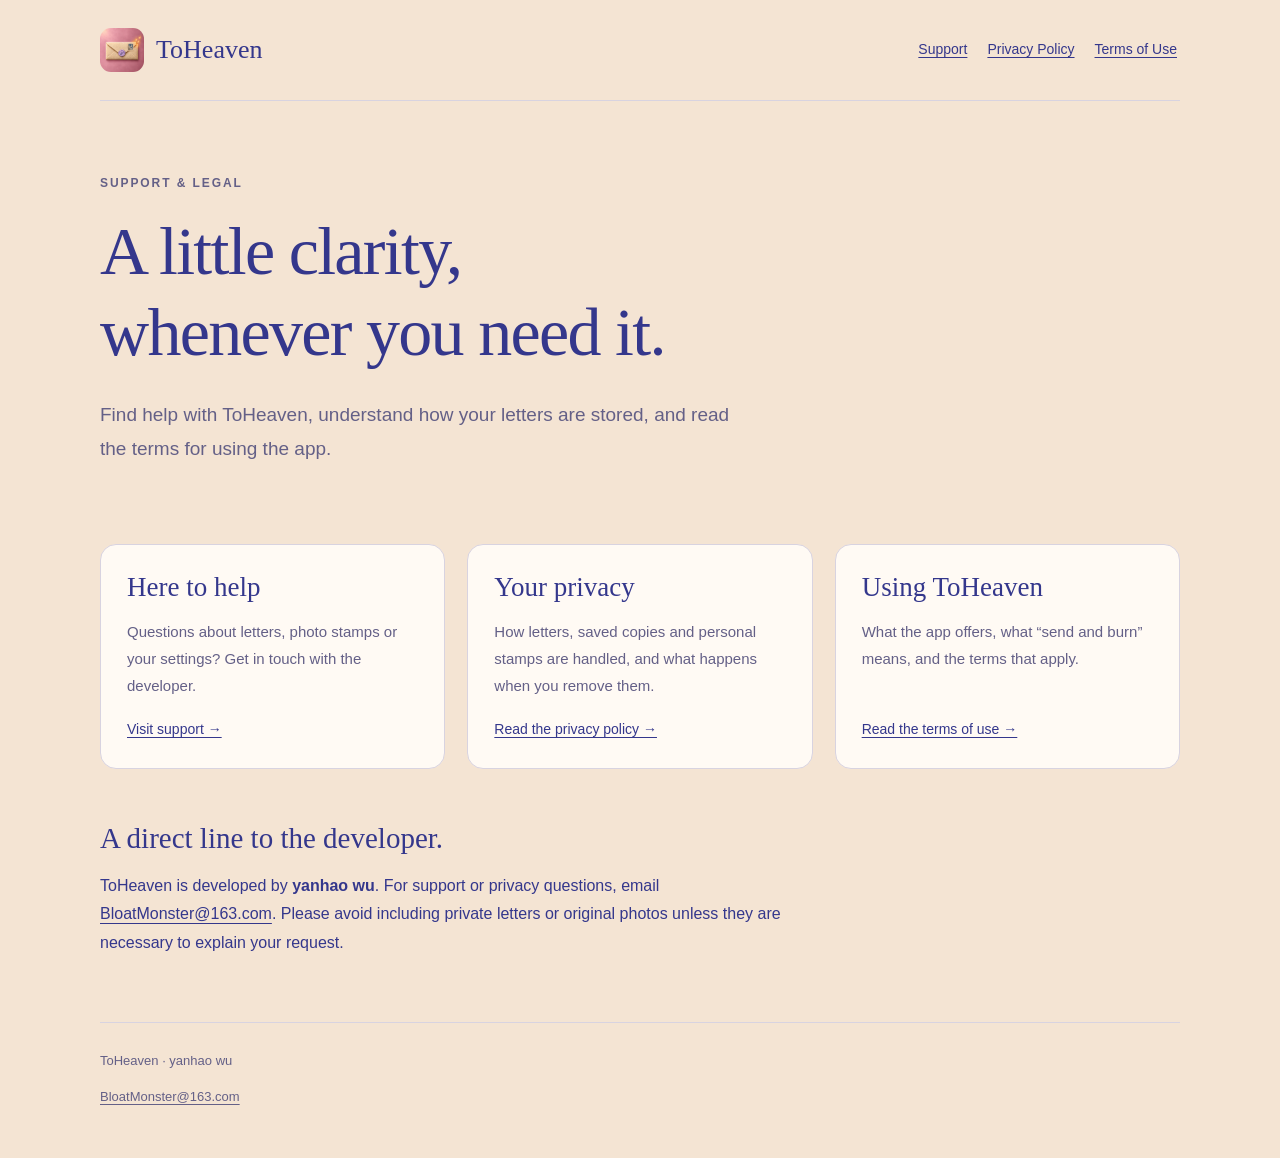
==== index.html @ dcaeafa9 "Initial ToHeaven support website" ====
<!doctype html>
<html lang="en">
<head>
  <meta charset="utf-8">
  <meta name="viewport" content="width=device-width, initial-scale=1">
  <meta name="description" content="Official support, privacy policy and terms of use for ToHeaven, by yanhao wu.">
  <title>ToHeaven — Support &amp; Legal</title>
  <link rel="icon" href="assets/app-icon.png">
  <link rel="stylesheet" href="assets/style.css">
</head>
<body>
  <a class="skip-link" href="#main">Skip to content</a>
  <header class="site-header">
    <a class="brand" href="index.html"><img src="assets/app-icon.png" alt="" width="44" height="44">ToHeaven</a>
    <nav class="site-nav" aria-label="Main navigation">
      <a href="support.html">Support</a><a href="privacy.html">Privacy Policy</a><a href="terms.html">Terms of Use</a>
    </nav>
  </header>
  <main id="main">
    <section class="hero" aria-labelledby="welcome">
      <p class="eyebrow">Support &amp; Legal</p>
      <h1 id="welcome">A little clarity,<br>whenever you need it.</h1>
      <p class="lead">Find help with ToHeaven, understand how your letters are stored, and read the terms for using the app.</p>
    </section>
    <div class="link-grid">
      <a class="link-card" href="support.html"><h2>Here to help</h2><p>Questions about letters, photo stamps or your settings? Get in touch with the developer.</p><span>Visit support →</span></a>
      <a class="link-card" href="privacy.html"><h2>Your privacy</h2><p>How letters, saved copies and personal stamps are handled, and what happens when you remove them.</p><span>Read the privacy policy →</span></a>
      <a class="link-card" href="terms.html"><h2>Using ToHeaven</h2><p>What the app offers, what “send and burn” means, and the terms that apply.</p><span>Read the terms of use →</span></a>
    </div>
    <section class="home-note" aria-labelledby="contact">
      <h2 id="contact">A direct line to the developer.</h2>
      <p>ToHeaven is developed by <strong>yanhao wu</strong>. For support or privacy questions, email <a href="mailto:BloatMonster@163.com">BloatMonster@163.com</a>. Please avoid including private letters or original photos unless they are necessary to explain your request.</p>
    </section>
  </main>
  <footer class="site-footer"><p>ToHeaven · yanhao wu</p><p><a href="mailto:BloatMonster@163.com">BloatMonster@163.com</a></p></footer>
</body>
</html>
---- assets/style.css ----
:root {
  color-scheme: light;
  --background: #f4e4d3;
  --paper: #fffaf4;
  --ink: #34378c;
  --muted: #646087;
  --rule: #d8d3e0;
  --accent: #8d88c4;
  --focus: #34378c;
  font-family: -apple-system, BlinkMacSystemFont, "Segoe UI", sans-serif;
  color: var(--ink);
  background: var(--background);
}

* { box-sizing: border-box; }
body { margin: 0; font-size: 16px; line-height: 1.8; }
a { color: inherit; text-underline-offset: .22em; }
a:hover { text-decoration-thickness: 2px; }
a:focus-visible, summary:focus-visible {
  outline: 2px solid var(--focus);
  outline-offset: 5px;
  border-radius: 3px;
}
.skip-link {
  position: absolute;
  left: 16px;
  top: -100px;
  padding: 10px 16px;
  background: var(--paper);
  z-index: 1;
}
.skip-link:focus { top: 12px; }
.site-header, main, .site-footer {
  width: min(1080px, calc(100% - 64px));
  margin-inline: auto;
}
.site-header {
  display: flex;
  align-items: center;
  justify-content: space-between;
  gap: 20px;
  padding-block: 28px;
  border-bottom: 1px solid var(--rule);
}
.brand {
  display: inline-flex;
  align-items: center;
  gap: 12px;
  text-decoration: none;
  font: 26px "Baskerville", "Palatino Linotype", Georgia, serif;
}
.brand img { width: 44px; height: 44px; border-radius: 11px; }
.site-nav { display: flex; flex-wrap: wrap; gap: 4px 14px; }
.site-nav a {
  display: inline-flex;
  align-items: center;
  min-height: 44px;
  padding: 6px 3px;
  font-size: 14px;
}
.site-nav a[aria-current="page"] { text-decoration-thickness: 2px; }
.eyebrow {
  margin: 0 0 16px;
  font-size: 12px;
  font-weight: 600;
  letter-spacing: .16em;
  text-transform: uppercase;
  color: var(--muted);
}
h1, h2, h3 { font-family: "Baskerville", "Palatino Linotype", Georgia, serif; font-weight: 400; line-height: 1.2; }
h1 { font-size: clamp(40px, 6vw, 68px); letter-spacing: -.025em; margin: 0 0 24px; }
h2 { font-size: 29px; margin: 38px 0 16px; }
h3 { font-size: 23px; margin: 26px 0 12px; }
p { margin: 0 0 18px; }
li + li { margin-top: 8px; }
strong { font-weight: 600; }
.hero { max-width: 800px; padding-block: 72px 48px; }
.lead { max-width: 650px; font-size: 19px; color: var(--muted); }
.link-grid { display: grid; grid-template-columns: repeat(3, 1fr); gap: 22px; margin-block: 12px 52px; }
.link-card {
  display: flex;
  flex-direction: column;
  min-width: 0;
  padding: 26px;
  border: 1px solid var(--rule);
  border-radius: 16px;
  background: var(--paper);
  text-decoration: none;
}
.link-card h2 { margin: 0 0 14px; font-size: 27px; }
.link-card p { color: var(--muted); font-size: 15px; }
.link-card span { margin-top: auto; text-decoration: underline; text-underline-offset: .22em; font-size: 14px; }
.home-note { max-width: 720px; margin-bottom: 64px; }
.home-note h2 { margin-top: 0; }
.page-heading { padding-block: 54px 30px; max-width: 800px; }
.page-heading h1 { font-size: clamp(38px, 5vw, 56px); margin-bottom: 16px; }
.updated { font-size: 14px; color: var(--muted); }
.document-layout { display: grid; grid-template-columns: 210px minmax(0, 1fr); gap: 48px; align-items: start; margin-bottom: 64px; }
.contents { position: sticky; top: 24px; font-size: 14px; }
.contents p { margin-bottom: 8px; font-weight: 600; }
.contents ul { list-style: none; padding: 0; margin: 0; }
.contents li + li { margin-top: 2px; }
.contents a { display: block; padding-block: 9px; }
.document { min-width: 0; padding: 12px 36px 24px; background: var(--paper); border: 1px solid var(--rule); border-radius: 16px; }
.document > section { scroll-margin-top: 24px; }
.document a, .home-note a, .contact-address { overflow-wrap: anywhere; }
.callout { padding: 20px 22px; margin-block: 24px; border-left: 3px solid var(--accent); background: var(--paper); }
.contact-button {
  display: inline-block;
  min-height: 48px;
  margin-bottom: 18px;
  padding: 10px 20px;
  border: 1px solid var(--ink);
  border-radius: 28px;
  text-align: center;
  text-decoration: none;
  overflow-wrap: anywhere;
}
details { border-bottom: 1px solid var(--rule); padding-block: 8px; }
summary { cursor: pointer; padding-block: 12px; font-weight: 600; }
details p { padding: 4px 0 12px; }
.site-footer { padding-block: 26px 36px; border-top: 1px solid var(--rule); font-size: 13px; color: var(--muted); }
.site-footer p { margin-bottom: 5px; }
.site-footer a { display: inline-block; padding-block: 8px; }

@media (max-width: 760px) {
  .site-header, main, .site-footer { width: calc(100% - 36px); }
  .site-header { align-items: flex-start; flex-direction: column; gap: 12px; padding-block: 20px 14px; }
  .site-nav { gap: 2px 20px; }
  .hero { padding-block: 44px 26px; }
  .link-grid { grid-template-columns: 1fr; gap: 14px; }
  .link-card { padding: 22px; }
  .document-layout { grid-template-columns: 1fr; gap: 24px; }
  .contents { position: static; }
  .contents ul { display: flex; flex-wrap: wrap; gap: 0 20px; }
  .document { padding: 6px 22px 22px; }
  .page-heading { padding-top: 36px; }
}

@media print {
  :root { background: white; color: #222; }
  .site-nav, .contents, .skip-link { display: none; }
  .document-layout { display: block; }
  .document { border: 0; padding: 0; }
  .site-header, main, .site-footer { width: 100%; }
  .page-heading { padding-block: 24px; }
  h2 { break-after: avoid; }
}
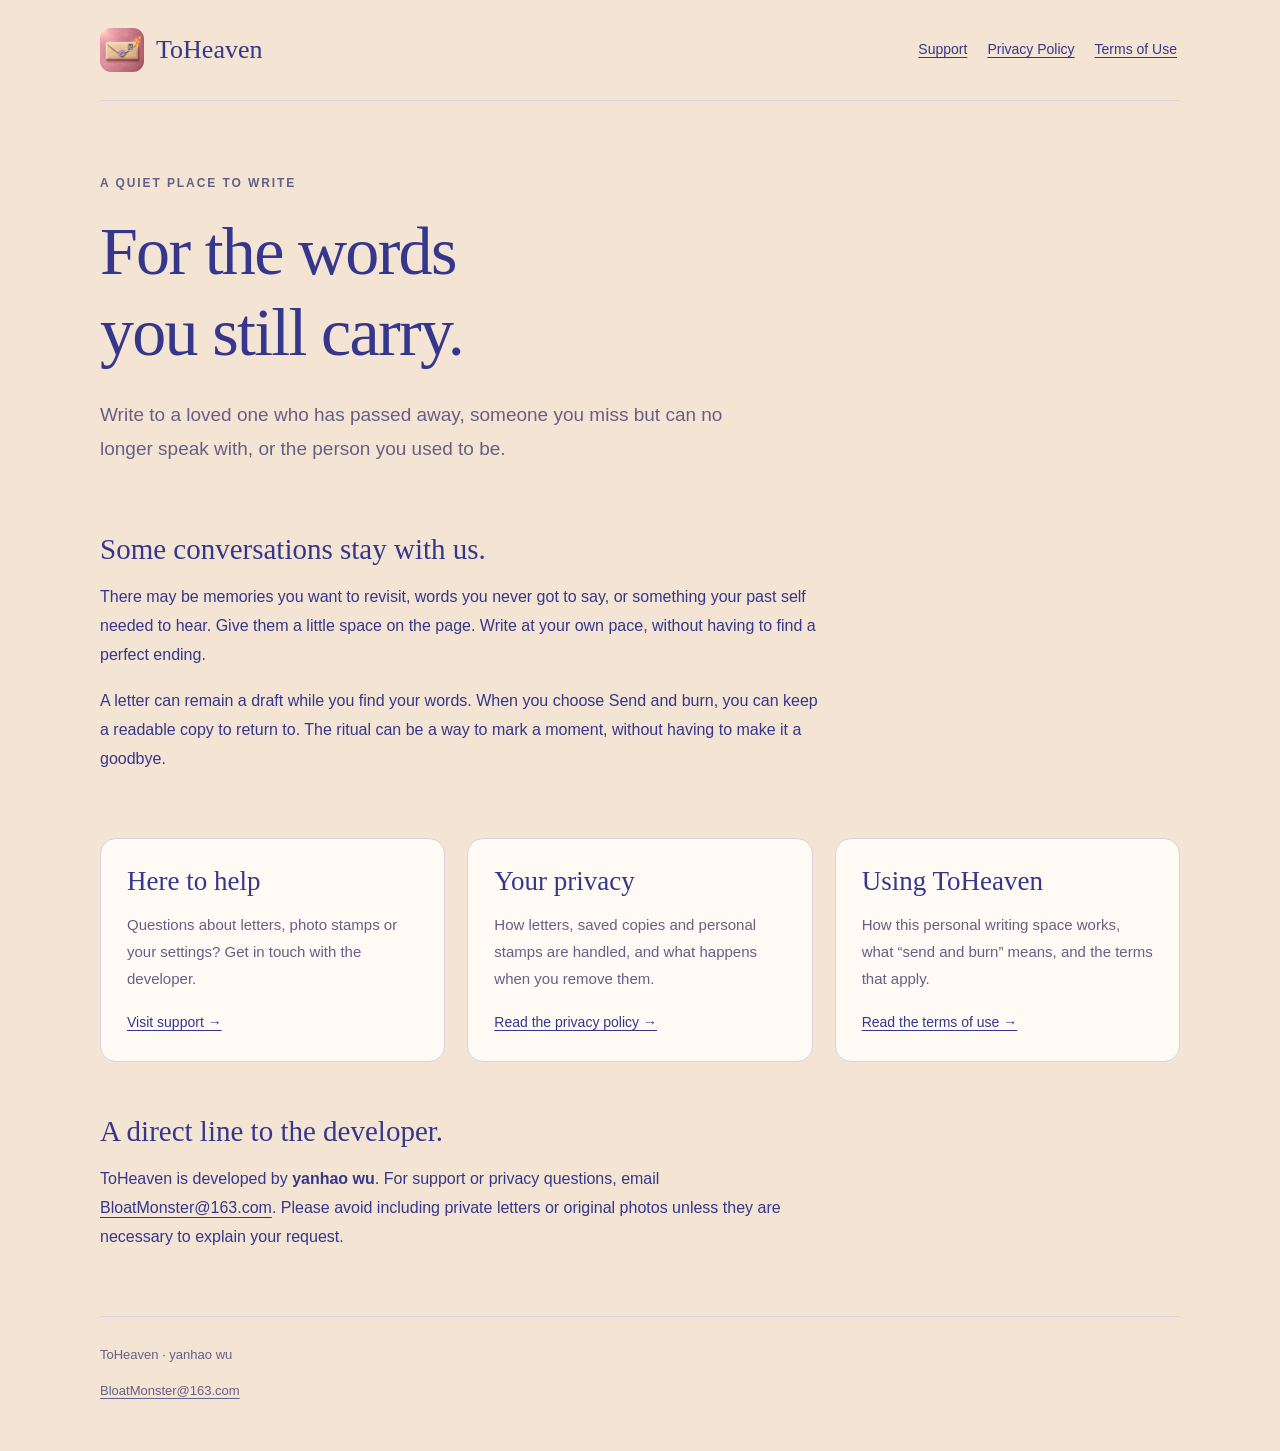
==== commit 153a2762: "update" ====
--- a/index.html
+++ b/index.html
@@ -3,8 +3,8 @@
 <head>
   <meta charset="utf-8">
   <meta name="viewport" content="width=device-width, initial-scale=1">
-  <meta name="description" content="Official support, privacy policy and terms of use for ToHeaven, by yanhao wu.">
-  <title>ToHeaven — Support &amp; Legal</title>
+  <meta name="description" content="A quiet place to write to loved ones who have passed away, people you miss but can no longer speak with, or your past self. Support and legal information for ToHeaven.">
+  <title>ToHeaven — For the words you still carry</title>
   <link rel="icon" href="assets/app-icon.png">
   <link rel="stylesheet" href="assets/style.css">
 </head>
@@ -18,14 +18,19 @@
   </header>
   <main id="main">
     <section class="hero" aria-labelledby="welcome">
-      <p class="eyebrow">Support &amp; Legal</p>
-      <h1 id="welcome">A little clarity,<br>whenever you need it.</h1>
-      <p class="lead">Find help with ToHeaven, understand how your letters are stored, and read the terms for using the app.</p>
+      <p class="eyebrow">A quiet place to write</p>
+      <h1 id="welcome">For the words<br>you still carry.</h1>
+      <p class="lead">Write to a loved one who has passed away, someone you miss but can no longer speak with, or the person you used to be.</p>
+    </section>
+    <section class="home-note" aria-labelledby="purpose">
+      <h2 id="purpose">Some conversations stay with us.</h2>
+      <p>There may be memories you want to revisit, words you never got to say, or something your past self needed to hear. Give them a little space on the page. Write at your own pace, without having to find a perfect ending.</p>
+      <p>A letter can remain a draft while you find your words. When you choose Send and burn, you can keep a readable copy to return to. The ritual can be a way to mark a moment, without having to make it a goodbye.</p>
     </section>
     <div class="link-grid">
       <a class="link-card" href="support.html"><h2>Here to help</h2><p>Questions about letters, photo stamps or your settings? Get in touch with the developer.</p><span>Visit support →</span></a>
       <a class="link-card" href="privacy.html"><h2>Your privacy</h2><p>How letters, saved copies and personal stamps are handled, and what happens when you remove them.</p><span>Read the privacy policy →</span></a>
-      <a class="link-card" href="terms.html"><h2>Using ToHeaven</h2><p>What the app offers, what “send and burn” means, and the terms that apply.</p><span>Read the terms of use →</span></a>
+      <a class="link-card" href="terms.html"><h2>Using ToHeaven</h2><p>How this personal writing space works, what “send and burn” means, and the terms that apply.</p><span>Read the terms of use →</span></a>
     </div>
     <section class="home-note" aria-labelledby="contact">
       <h2 id="contact">A direct line to the developer.</h2>
